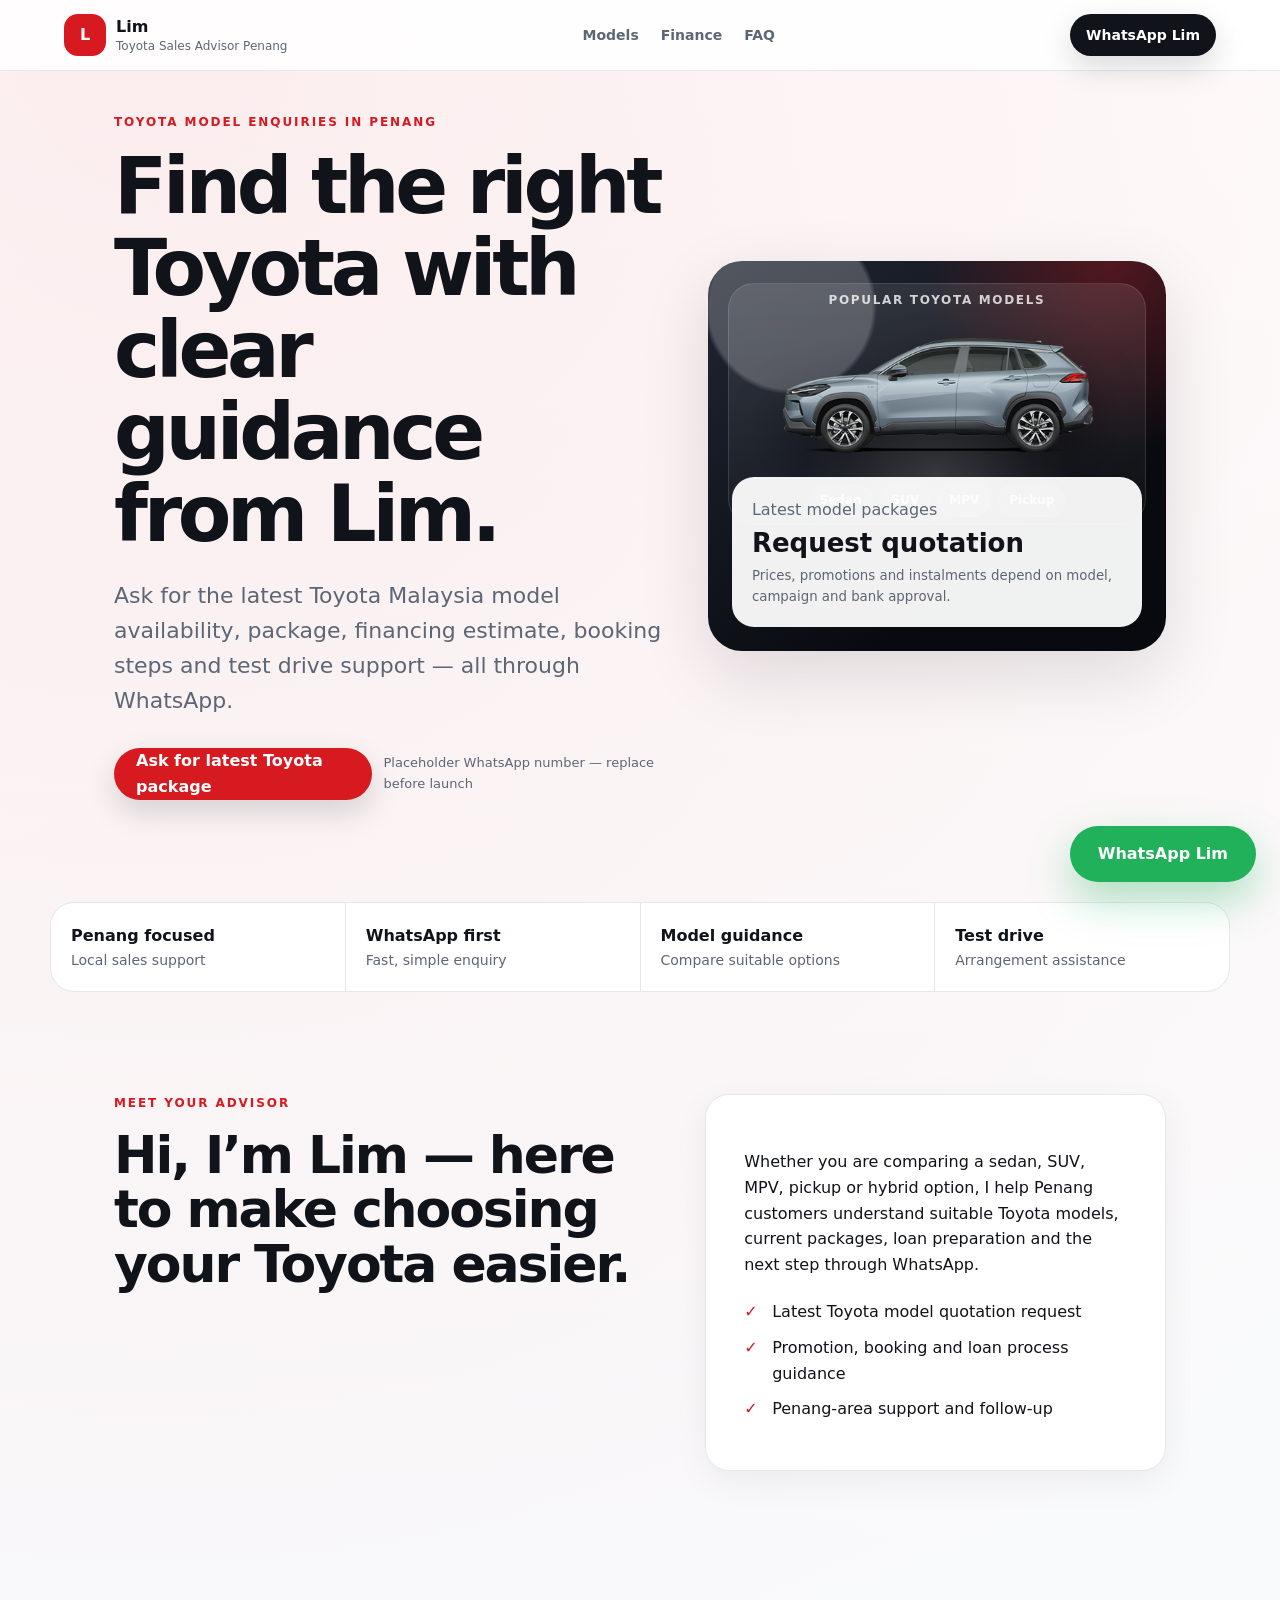
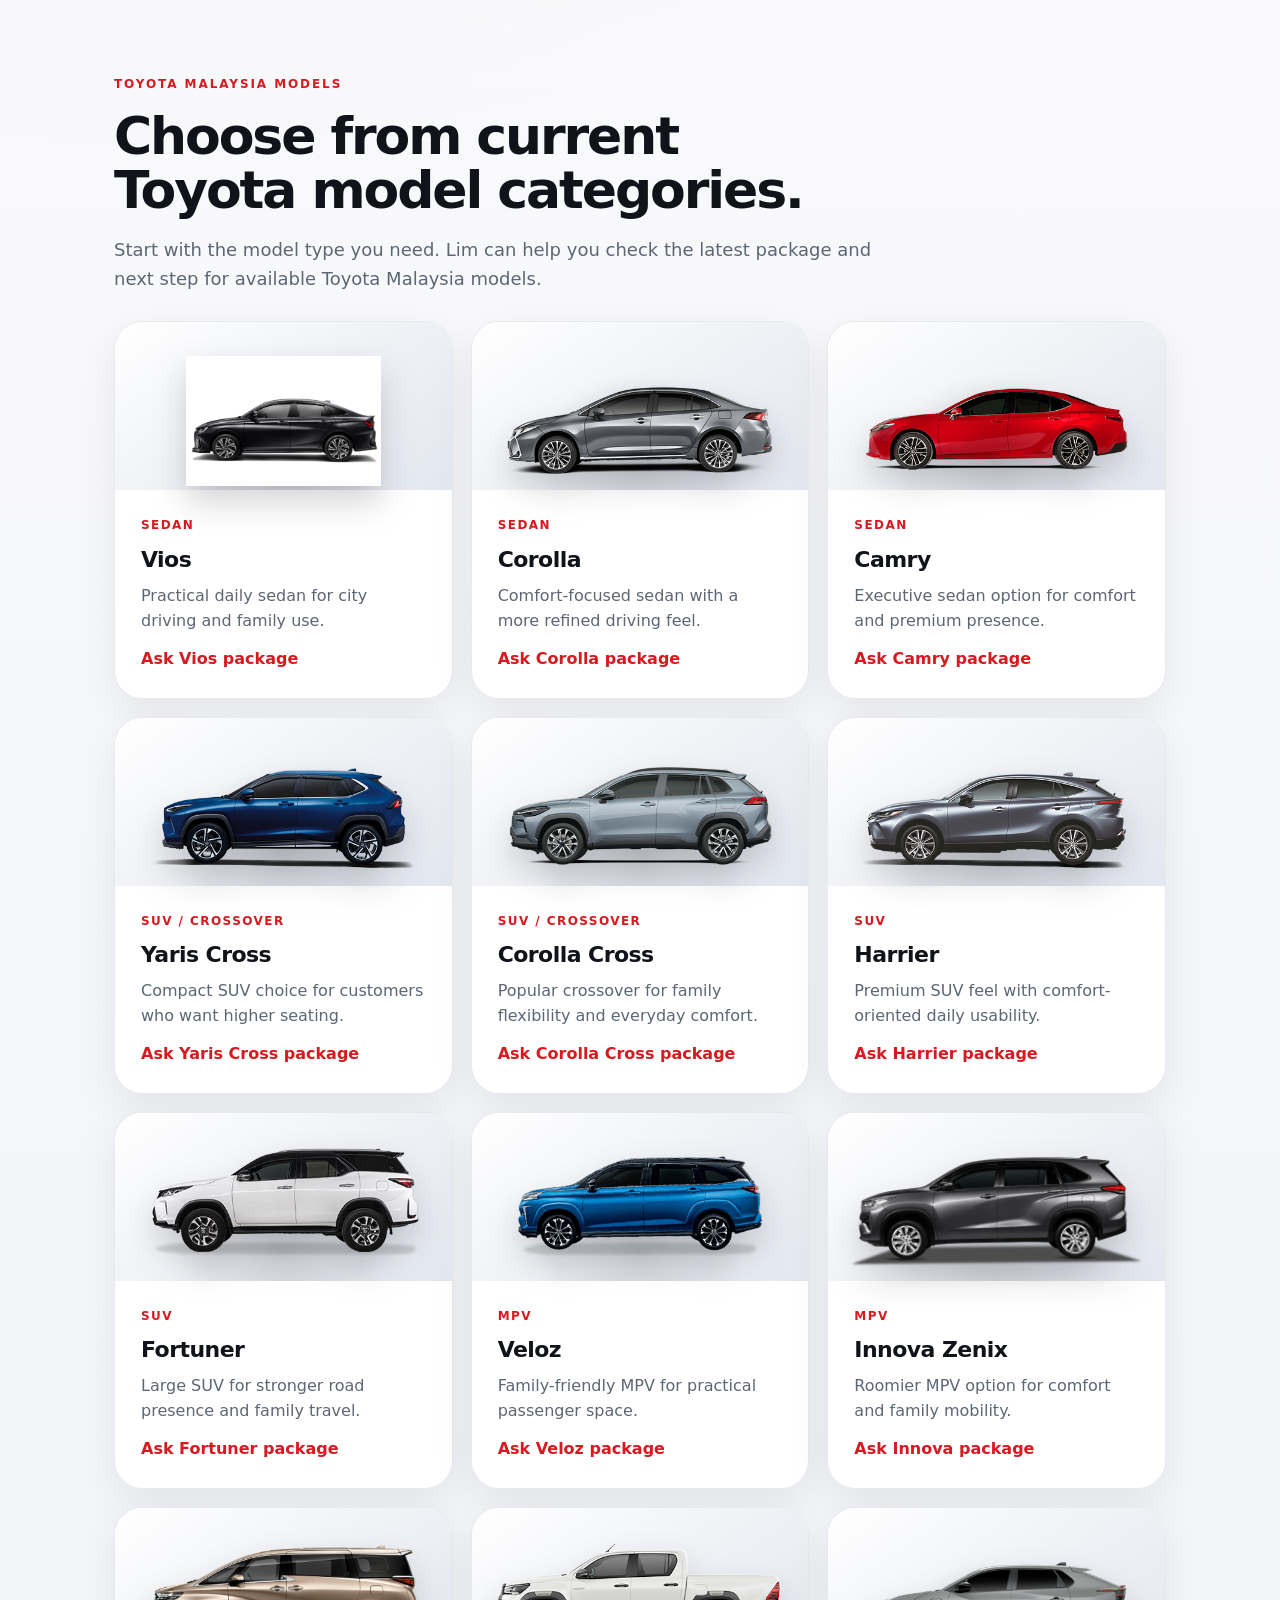
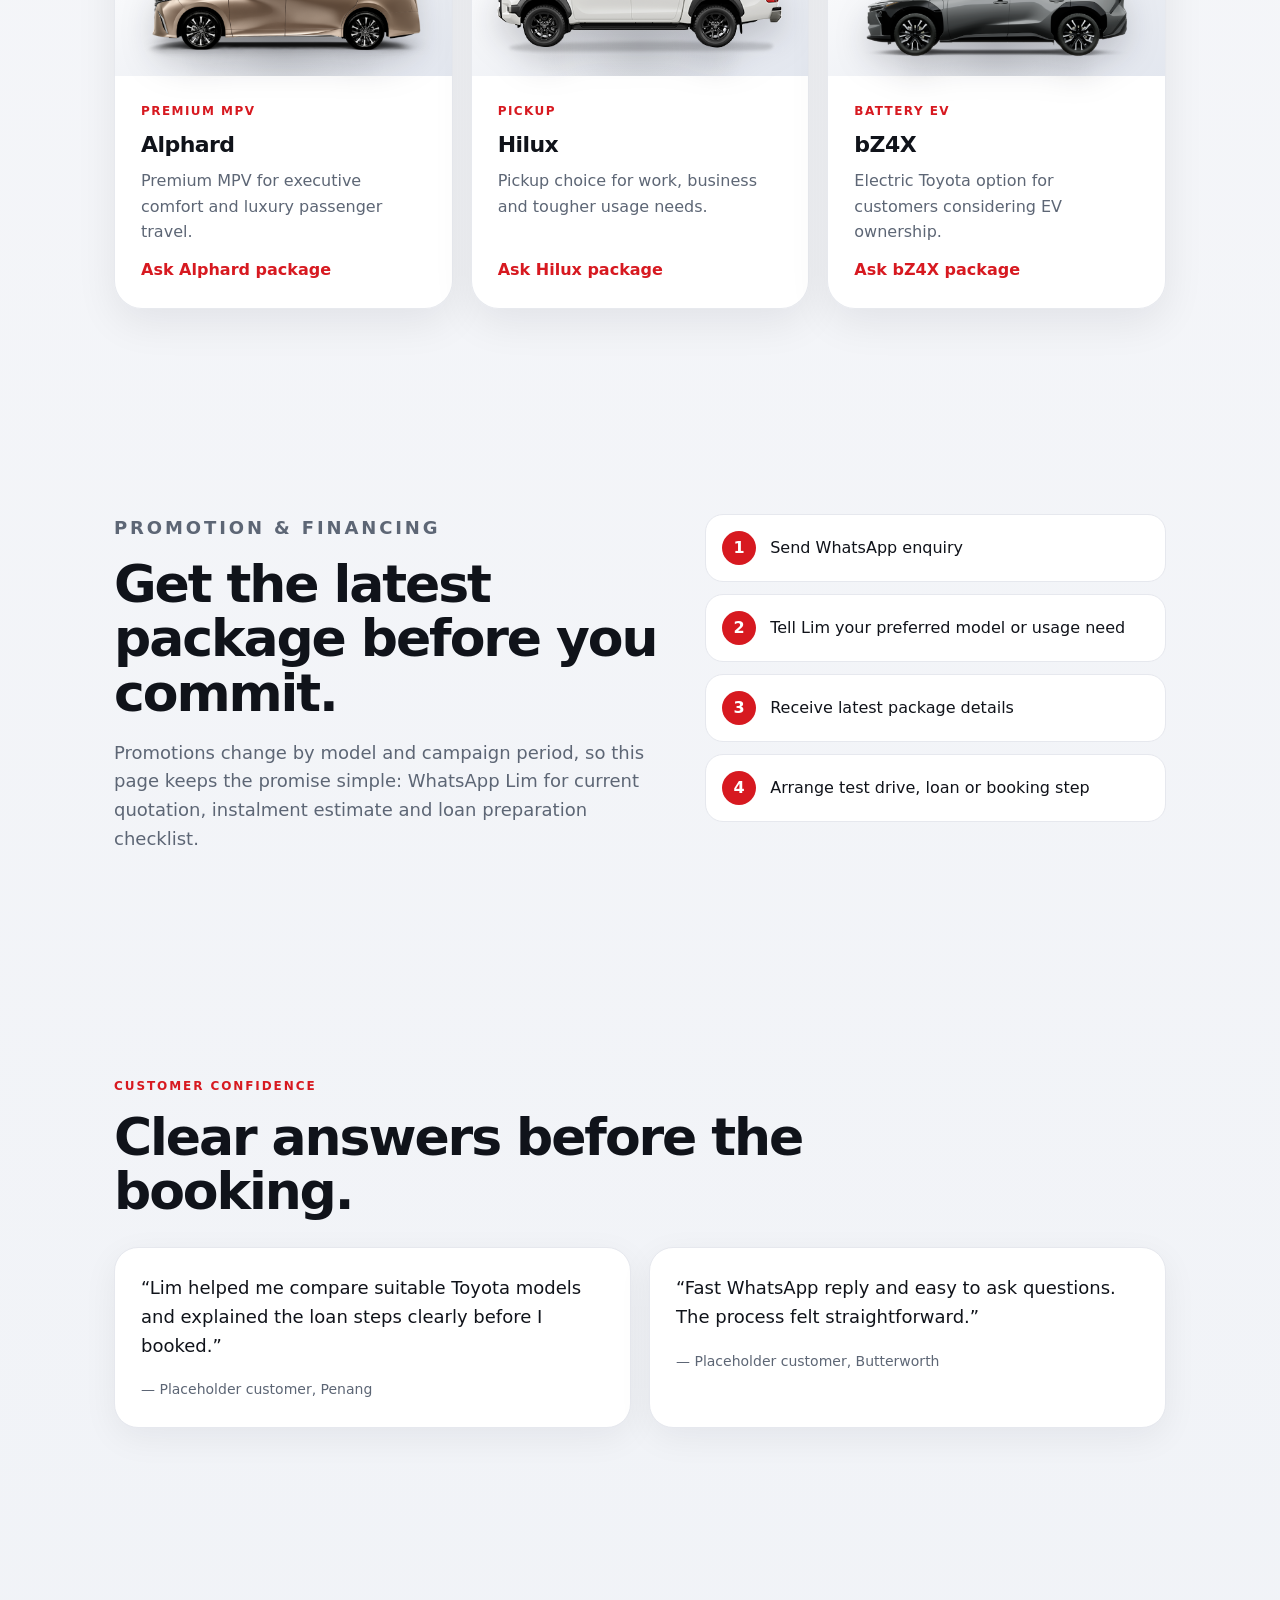
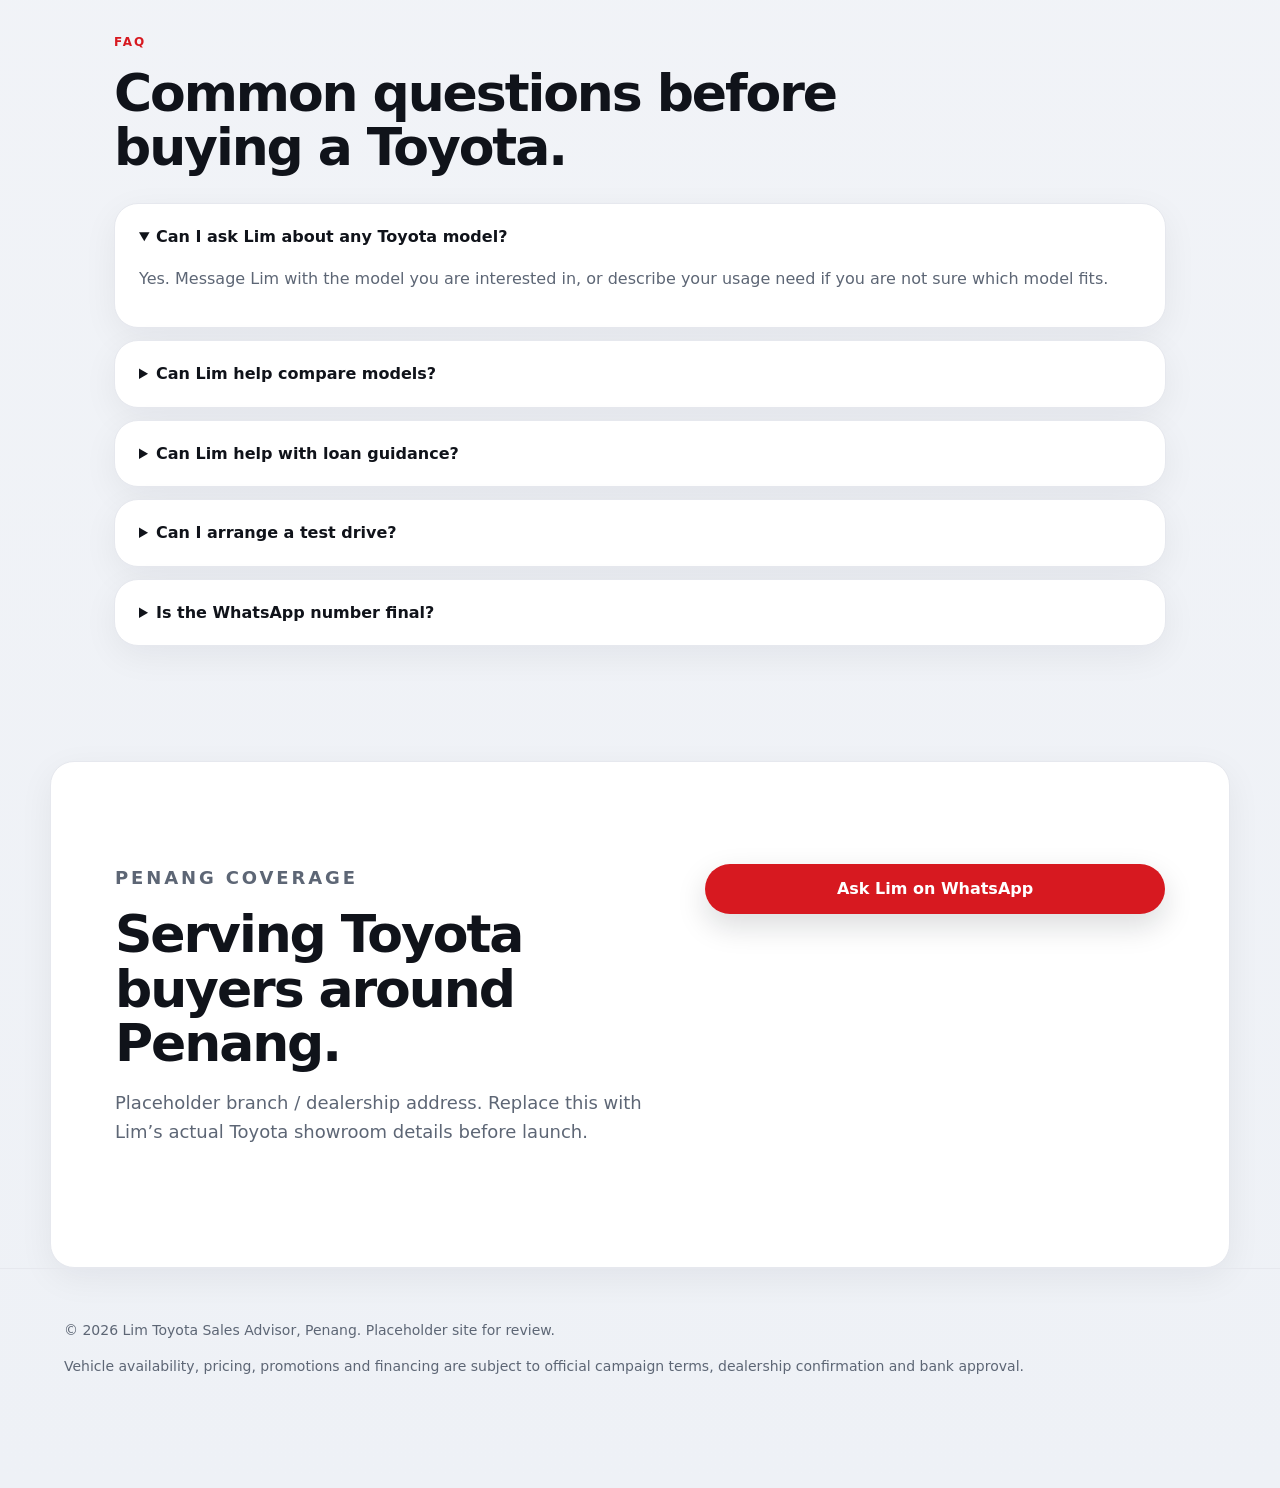
==== index.html @ 1379161c "Deploy clean hero showcase" ====
<!doctype html>
<html lang="en">
<head>
  <meta charset="utf-8" />
  <meta name="viewport" content="width=device-width, initial-scale=1" />
  <title>Toyota Cars Penang | Lim Toyota Sales Advisor</title>
  <meta name="description" content="Speak with Lim, a Toyota sales advisor in Penang, for Toyota Malaysia model enquiries, quotations, promotions, financing and test drive support." />
  <link rel="stylesheet" href="styles.css" />
</head>
<body>
  <header class="site-header">
    <a class="brand" href="#top" aria-label="Toyota cars Penang by Lim">
      <span class="brand-mark">L</span>
      <span><strong>Lim</strong><small>Toyota Sales Advisor Penang</small></span>
    </a>
    <nav aria-label="Main navigation">
      <a href="#models">Models</a>
      <a href="#finance">Finance</a>
      <a href="#faq">FAQ</a>
    </nav>
    <a class="btn btn-small" href="https://wa.me/60000000000?text=Hi%20Lim%2C%20I%20am%20interested%20in%20Toyota%20cars%20in%20Penang" target="_blank" rel="noopener">WhatsApp Lim</a>
  </header>

  <main id="top">
    <section class="hero section">
      <div class="hero-copy">
        <p class="eyebrow">Toyota model enquiries in Penang</p>
        <h1>Find the right Toyota with clear guidance from Lim.</h1>
        <p class="lead">Ask for the latest Toyota Malaysia model availability, package, financing estimate, booking steps and test drive support — all through WhatsApp.</p>
        <div class="hero-actions">
          <a class="btn btn-primary" href="https://wa.me/60000000000?text=Hi%20Lim%2C%20please%20send%20me%20the%20latest%20Toyota%20model%20packages%20in%20Penang" target="_blank" rel="noopener">Ask for latest Toyota package</a>
          <span class="response-note">Placeholder WhatsApp number — replace before launch</span>
        </div>
      </div>
      <div class="hero-card" aria-label="Toyota model highlight card">
        <div class="hero-showcase" aria-hidden="true">
          <p class="showcase-label">Popular Toyota models</p>
          <img src="assets/cars/corolla-cross.png" alt="">
          <div class="showcase-tags">
            <span>Sedan</span><span>SUV</span><span>MPV</span><span>Pickup</span>
          </div>
        </div>
        <div class="price-card">
          <span>Latest model packages</span>
          <strong>Request quotation</strong>
          <small>Prices, promotions and instalments depend on model, campaign and bank approval.</small>
        </div>
      </div>
    </section>

    <section class="trust-strip" aria-label="Trust highlights">
      <div><strong>Penang focused</strong><span>Local sales support</span></div>
      <div><strong>WhatsApp first</strong><span>Fast, simple enquiry</span></div>
      <div><strong>Model guidance</strong><span>Compare suitable options</span></div>
      <div><strong>Test drive</strong><span>Arrangement assistance</span></div>
    </section>

    <section id="about" class="section two-col">
      <div>
        <p class="eyebrow">Meet your advisor</p>
        <h2>Hi, I’m Lim — here to make choosing your Toyota easier.</h2>
      </div>
      <div class="panel">
        <p>Whether you are comparing a sedan, SUV, MPV, pickup or hybrid option, I help Penang customers understand suitable Toyota models, current packages, loan preparation and the next step through WhatsApp.</p>
        <ul class="check-list">
          <li>Latest Toyota model quotation request</li>
          <li>Promotion, booking and loan process guidance</li>
          <li>Penang-area support and follow-up</li>
        </ul>
      </div>
    </section>

    <section id="models" class="section model-section">
      <div class="section-heading">
        <p class="eyebrow">Toyota Malaysia models</p>
        <h2>Choose from current Toyota model categories.</h2>
        <p>Start with the model type you need. Lim can help you check the latest package and next step for available Toyota Malaysia models.</p>
      </div>
      <div class="model-grid">
        <article class="model-card">
          <img src="assets/cars/vios.jpg" alt="Toyota Vios" loading="lazy" />
          <span>Sedan</span><h3>Vios</h3><p>Practical daily sedan for city driving and family use.</p><a href="https://wa.me/60000000000?text=Hi%20Lim%2C%20I%20am%20interested%20in%20Toyota%20Vios" target="_blank" rel="noopener">Ask Vios package</a>
        </article>
        <article class="model-card">
          <img src="assets/cars/corolla.png" alt="Toyota Corolla" loading="lazy" />
          <span>Sedan</span><h3>Corolla</h3><p>Comfort-focused sedan with a more refined driving feel.</p><a href="https://wa.me/60000000000?text=Hi%20Lim%2C%20I%20am%20interested%20in%20Toyota%20Corolla" target="_blank" rel="noopener">Ask Corolla package</a>
        </article>
        <article class="model-card">
          <img src="assets/cars/camry.png" alt="Toyota Camry" loading="lazy" />
          <span>Sedan</span><h3>Camry</h3><p>Executive sedan option for comfort and premium presence.</p><a href="https://wa.me/60000000000?text=Hi%20Lim%2C%20I%20am%20interested%20in%20Toyota%20Camry" target="_blank" rel="noopener">Ask Camry package</a>
        </article>
        <article class="model-card">
          <img src="assets/cars/yaris-cross.png" alt="Toyota Yaris Cross" loading="lazy" />
          <span>SUV / Crossover</span><h3>Yaris Cross</h3><p>Compact SUV choice for customers who want higher seating.</p><a href="https://wa.me/60000000000?text=Hi%20Lim%2C%20I%20am%20interested%20in%20Toyota%20Yaris%20Cross" target="_blank" rel="noopener">Ask Yaris Cross package</a>
        </article>
        <article class="model-card">
          <img src="assets/cars/corolla-cross.png" alt="Toyota Corolla Cross" loading="lazy" />
          <span>SUV / Crossover</span><h3>Corolla Cross</h3><p>Popular crossover for family flexibility and everyday comfort.</p><a href="https://wa.me/60000000000?text=Hi%20Lim%2C%20I%20am%20interested%20in%20Toyota%20Corolla%20Cross" target="_blank" rel="noopener">Ask Corolla Cross package</a>
        </article>
        <article class="model-card">
          <img src="assets/cars/harrier.png" alt="Toyota Harrier" loading="lazy" />
          <span>SUV</span><h3>Harrier</h3><p>Premium SUV feel with comfort-oriented daily usability.</p><a href="https://wa.me/60000000000?text=Hi%20Lim%2C%20I%20am%20interested%20in%20Toyota%20Harrier" target="_blank" rel="noopener">Ask Harrier package</a>
        </article>
        <article class="model-card">
          <img src="assets/cars/fortuner.png" alt="Toyota Fortuner" loading="lazy" />
          <span>SUV</span><h3>Fortuner</h3><p>Large SUV for stronger road presence and family travel.</p><a href="https://wa.me/60000000000?text=Hi%20Lim%2C%20I%20am%20interested%20in%20Toyota%20Fortuner" target="_blank" rel="noopener">Ask Fortuner package</a>
        </article>
        <article class="model-card">
          <img src="assets/cars/veloz.png" alt="Toyota Veloz" loading="lazy" />
          <span>MPV</span><h3>Veloz</h3><p>Family-friendly MPV for practical passenger space.</p><a href="https://wa.me/60000000000?text=Hi%20Lim%2C%20I%20am%20interested%20in%20Toyota%20Veloz" target="_blank" rel="noopener">Ask Veloz package</a>
        </article>
        <article class="model-card">
          <img src="assets/cars/innova-zenix.png" alt="Toyota Innova Zenix" loading="lazy" />
          <span>MPV</span><h3>Innova Zenix</h3><p>Roomier MPV option for comfort and family mobility.</p><a href="https://wa.me/60000000000?text=Hi%20Lim%2C%20I%20am%20interested%20in%20Toyota%20Innova%20Zenix" target="_blank" rel="noopener">Ask Innova package</a>
        </article>
        <article class="model-card">
          <img src="assets/cars/alphard.png" alt="Toyota Alphard" loading="lazy" />
          <span>Premium MPV</span><h3>Alphard</h3><p>Premium MPV for executive comfort and luxury passenger travel.</p><a href="https://wa.me/60000000000?text=Hi%20Lim%2C%20I%20am%20interested%20in%20Toyota%20Alphard" target="_blank" rel="noopener">Ask Alphard package</a>
        </article>
        <article class="model-card">
          <img src="assets/cars/hilux.png" alt="Toyota Hilux" loading="lazy" />
          <span>Pickup</span><h3>Hilux</h3><p>Pickup choice for work, business and tougher usage needs.</p><a href="https://wa.me/60000000000?text=Hi%20Lim%2C%20I%20am%20interested%20in%20Toyota%20Hilux" target="_blank" rel="noopener">Ask Hilux package</a>
        </article>
        <article class="model-card">
          <img src="assets/cars/bz4x.png" alt="Toyota bZ4X" loading="lazy" />
          <span>Battery EV</span><h3>bZ4X</h3><p>Electric Toyota option for customers considering EV ownership.</p><a href="https://wa.me/60000000000?text=Hi%20Lim%2C%20I%20am%20interested%20in%20Toyota%20bZ4X" target="_blank" rel="noopener">Ask bZ4X package</a>
        </article>
      </div>
    </section>

    <section id="finance" class="section finance">
      <div>
        <p class="eyebrow">Promotion & financing</p>
        <h2>Get the latest package before you commit.</h2>
        <p>Promotions change by model and campaign period, so this page keeps the promise simple: WhatsApp Lim for current quotation, instalment estimate and loan preparation checklist.</p>
      </div>
      <div class="steps">
        <div><strong>1</strong><span>Send WhatsApp enquiry</span></div>
        <div><strong>2</strong><span>Tell Lim your preferred model or usage need</span></div>
        <div><strong>3</strong><span>Receive latest package details</span></div>
        <div><strong>4</strong><span>Arrange test drive, loan or booking step</span></div>
      </div>
    </section>

    <section class="section testimonials">
      <div class="section-heading">
        <p class="eyebrow">Customer confidence</p>
        <h2>Clear answers before the booking.</h2>
      </div>
      <div class="quote-grid">
        <blockquote>“Lim helped me compare suitable Toyota models and explained the loan steps clearly before I booked.” <cite>— Placeholder customer, Penang</cite></blockquote>
        <blockquote>“Fast WhatsApp reply and easy to ask questions. The process felt straightforward.” <cite>— Placeholder customer, Butterworth</cite></blockquote>
      </div>
    </section>

    <section id="faq" class="section faq">
      <div class="section-heading">
        <p class="eyebrow">FAQ</p>
        <h2>Common questions before buying a Toyota.</h2>
      </div>
      <details open><summary>Can I ask Lim about any Toyota model?</summary><p>Yes. Message Lim with the model you are interested in, or describe your usage need if you are not sure which model fits.</p></details>
      <details><summary>Can Lim help compare models?</summary><p>Yes. Lim can help explain suitable options by category, budget, family size, driving needs and current availability.</p></details>
      <details><summary>Can Lim help with loan guidance?</summary><p>Yes. Lim can explain basic document preparation and next steps. Final approval depends on bank assessment.</p></details>
      <details><summary>Can I arrange a test drive?</summary><p>Yes, test drive arrangements can be discussed through WhatsApp based on model and branch availability.</p></details>
      <details><summary>Is the WhatsApp number final?</summary><p>No. The current number is a placeholder and must be replaced before public launch.</p></details>
    </section>

    <section class="section location">
      <div>
        <p class="eyebrow">Penang coverage</p>
        <h2>Serving Toyota buyers around Penang.</h2>
        <p>Placeholder branch / dealership address. Replace this with Lim’s actual Toyota showroom details before launch.</p>
      </div>
      <a class="btn btn-primary" href="https://wa.me/60000000000?text=Hi%20Lim%2C%20where%20is%20your%20Toyota%20showroom%20in%20Penang%3F" target="_blank" rel="noopener">Ask Lim on WhatsApp</a>
    </section>
  </main>

  <footer class="site-footer">
    <p>© 2026 Lim Toyota Sales Advisor, Penang. Placeholder site for review.</p>
    <p>Vehicle availability, pricing, promotions and financing are subject to official campaign terms, dealership confirmation and bank approval.</p>
  </footer>

  <a class="sticky-whatsapp" href="https://wa.me/60000000000?text=Hi%20Lim%2C%20I%20want%20to%20know%20more%20about%20Toyota%20models%20in%20Penang" target="_blank" rel="noopener">WhatsApp Lim</a>
</body>
</html>
---- styles.css ----
:root {
  --red: #d71920;
  --red-dark: #9f1016;
  --ink: #10131a;
  --muted: #5d6675;
  --line: #e6e8ee;
  --soft: #f6f7f9;
  --white: #ffffff;
  --shadow: 0 24px 70px rgba(16, 19, 26, .12);
  --radius: 24px;
}

* { box-sizing: border-box; }
html { scroll-behavior: smooth; }
body {
  margin: 0;
  font-family: Inter, ui-sans-serif, system-ui, -apple-system, BlinkMacSystemFont, "Segoe UI", sans-serif;
  color: var(--ink);
  background:
    radial-gradient(circle at 12% 0%, rgba(215,25,32,.08), transparent 28%),
    linear-gradient(180deg, #fff 0%, #f5f6f9 42%, #eef1f6 100%);
  line-height: 1.6;
}
a { color: inherit; text-decoration: none; }

.site-header {
  position: sticky;
  top: 0;
  z-index: 20;
  display: flex;
  align-items: center;
  justify-content: space-between;
  gap: 18px;
  padding: 14px clamp(18px, 5vw, 64px);
  background: rgba(255,255,255,.88);
  backdrop-filter: blur(16px);
  border-bottom: 1px solid var(--line);
}
.brand { display: flex; align-items: center; gap: 10px; }
.brand-mark {
  display: grid; place-items: center;
  width: 42px; height: 42px;
  border-radius: 14px;
  color: #fff;
  background: var(--red);
  font-weight: 800;
}
.brand small { display: block; color: var(--muted); font-size: 12px; margin-top: -3px; }
nav { display: none; gap: 22px; color: var(--muted); font-weight: 700; font-size: 14px; }
nav a:hover { color: var(--red); }

.section { padding: clamp(54px, 8vw, 110px) clamp(18px, 5vw, 64px); max-width: 1180px; margin: 0 auto; }
.hero { display: grid; gap: 34px; align-items: center; padding-top: 42px; }
.eyebrow { color: var(--red); text-transform: uppercase; letter-spacing: .16em; font-size: 12px; font-weight: 850; margin: 0 0 14px; }
h1, h2, h3 { line-height: 1.05; margin: 0; }
h1 { font-size: clamp(38px, 8vw, 78px); letter-spacing: -.055em; max-width: 760px; }
h2 { font-size: clamp(29px, 5vw, 52px); letter-spacing: -.04em; }
h3 { font-size: 22px; letter-spacing: -.025em; }
.lead { color: var(--muted); font-size: clamp(18px, 2vw, 22px); max-width: 650px; margin: 22px 0 0; }
.hero-actions { display: flex; flex-direction: column; gap: 12px; margin-top: 30px; align-items: flex-start; }
.response-note { color: var(--muted); font-size: 13px; }
.btn {
  display: inline-flex; align-items: center; justify-content: center;
  min-height: 50px; padding: 0 22px;
  border-radius: 999px;
  background: var(--ink); color: var(--white);
  font-weight: 850;
  box-shadow: 0 12px 30px rgba(16,19,26,.15);
}
.btn-primary { background: var(--red); }
.btn:hover { transform: translateY(-1px); }
.btn-small { min-height: 42px; padding-inline: 16px; font-size: 14px; }

.hero-card {
  position: relative;
  min-height: 390px;
  border-radius: 34px;
  background:
    radial-gradient(circle at 18% 12%, rgba(255,255,255,.22) 0 16%, transparent 17%),
    radial-gradient(circle at 88% 0%, rgba(215,25,32,.32), transparent 34%),
    linear-gradient(145deg, #202633, #080a0f 72%);
  overflow: hidden;
  box-shadow: var(--shadow);
  padding: 28px;
}
.hero-showcase {
  position: absolute;
  inset: 22px 20px 126px;
  display: flex;
  flex-direction: column;
  justify-content: center;
  align-items: center;
  gap: 10px;
  border-radius: 26px;
  background:
    radial-gradient(ellipse at 50% 78%, rgba(255,255,255,.16), transparent 45%),
    linear-gradient(180deg, rgba(255,255,255,.10), rgba(255,255,255,.03));
  border: 1px solid rgba(255,255,255,.12);
}
.showcase-label {
  margin: 0;
  color: rgba(255,255,255,.78);
  font-size: 12px;
  font-weight: 850;
  letter-spacing: .14em;
  text-transform: uppercase;
}
.hero-showcase img {
  width: min(92%, 420px);
  max-height: 154px;
  object-fit: contain;
  filter: drop-shadow(0 24px 26px rgba(0,0,0,.38));
}
.showcase-tags {
  display: flex;
  flex-wrap: wrap;
  justify-content: center;
  gap: 8px;
}
.showcase-tags span {
  padding: 6px 10px;
  border-radius: 999px;
  color: rgba(255,255,255,.88);
  background: rgba(255,255,255,.10);
  border: 1px solid rgba(255,255,255,.12);
  font-size: 12px;
  font-weight: 800;
}
.price-card {
  position: absolute; left: 24px; right: 24px; bottom: 24px;
  padding: 20px;
  border-radius: 22px;
  background: rgba(255,255,255,.94);
}
.price-card span, .price-card small { color: var(--muted); display: block; }
.price-card strong { display: block; font-size: 26px; }

.trust-strip {
  display: grid;
  grid-template-columns: repeat(2, 1fr);
  gap: 1px;
  margin: 0 clamp(18px, 5vw, 64px);
  border: 1px solid var(--line);
  border-radius: var(--radius);
  overflow: hidden;
  background: var(--line);
  max-width: 1180px;
}
.trust-strip div { background: var(--white); padding: 20px; }
.trust-strip strong, .trust-strip span { display: block; }
.trust-strip span { color: var(--muted); font-size: 14px; }

.two-col, .finance, .location { display: grid; gap: 28px; align-items: start; }
.panel, .feature-card, blockquote, details, .location {
  background: var(--white);
  border: 1px solid var(--line);
  border-radius: var(--radius);
  box-shadow: 0 10px 35px rgba(16,19,26,.06);
}
.panel { padding: clamp(24px, 4vw, 38px); }
.check-list { padding: 0; margin: 22px 0 0; list-style: none; }
.check-list li { margin: 10px 0; padding-left: 28px; position: relative; }
.check-list li:before { content: "✓"; position: absolute; left: 0; color: var(--red); font-weight: 900; }

.section-heading { max-width: 760px; margin-bottom: 28px; }
.section-heading p:not(.eyebrow), .finance p, .location p { color: var(--muted); font-size: 18px; }
.feature-grid, .model-grid, .quote-grid { display: grid; gap: 18px; }
.feature-card, .model-card { padding: 26px; }
.model-card {
  position: relative;
  background: rgba(255,255,255,.94);
  border: 1px solid rgba(230,232,238,.95);
  border-radius: 28px;
  box-shadow: 0 14px 42px rgba(16,19,26,.075);
  display: flex;
  flex-direction: column;
  gap: 12px;
  overflow: hidden;
}
.model-card::before {
  content: "";
  position: absolute;
  inset: 0 0 auto;
  height: 168px;
  background:
    radial-gradient(ellipse at 50% 82%, rgba(16,19,26,.14), transparent 44%),
    linear-gradient(145deg, #ffffff 0%, #f0f2f6 48%, #e3e7ef 100%);
  pointer-events: none;
}
.model-card img {
  position: relative;
  z-index: 1;
  width: calc(100% + 32px);
  height: 154px;
  margin: -6px -16px 8px;
  padding: 14px 12px 10px;
  object-fit: contain;
  filter: drop-shadow(0 16px 16px rgba(16,19,26,.18));
}
.model-card span { color: var(--red); font-weight: 900; text-transform: uppercase; letter-spacing: .12em; font-size: 12px; }
.model-card p { color: var(--muted); margin: 0; }
.model-card a { color: var(--red); font-weight: 900; margin-top: auto; }
.feature-card span { color: var(--red); font-weight: 900; }
.feature-card p, blockquote cite, details p { color: var(--muted); }
.steps { display: grid; gap: 12px; }
.steps div { display: flex; gap: 14px; align-items: center; padding: 16px; background: var(--white); border: 1px solid var(--line); border-radius: 18px; }
.steps strong { display: grid; place-items: center; width: 34px; height: 34px; border-radius: 50%; background: var(--red); color: #fff; }
blockquote { margin: 0; padding: 26px; font-size: 18px; }
blockquote cite { display: block; margin-top: 18px; font-style: normal; font-size: 14px; }
details { padding: 20px 24px; margin-bottom: 12px; }
summary { cursor: pointer; font-weight: 850; }
.location { max-width: 1180px; }
.site-footer { padding: 36px clamp(18px, 5vw, 64px) 96px; color: var(--muted); font-size: 14px; border-top: 1px solid var(--line); }
.sticky-whatsapp {
  position: fixed; z-index: 30; left: 18px; right: 18px; bottom: 18px;
  display: flex; justify-content: center; align-items: center;
  min-height: 56px; border-radius: 999px;
  background: #20b15a; color: white; font-weight: 900;
  box-shadow: 0 18px 42px rgba(32,177,90,.35);
}

@media (min-width: 760px) {
  nav { display: flex; }
  .hero, .two-col, .finance, .location { grid-template-columns: 1.1fr .9fr; }
  .hero-actions { flex-direction: row; align-items: center; }
  .trust-strip { grid-template-columns: repeat(4, 1fr); margin-inline: auto; }
  .feature-grid, .model-grid, .quote-grid { grid-template-columns: repeat(3, 1fr); }
  .quote-grid { grid-template-columns: repeat(2, 1fr); }
  .sticky-whatsapp { left: auto; right: 24px; width: auto; padding: 0 28px; }
}

@media (max-width: 759px) {
  .site-header {
    padding: 12px 16px;
    gap: 12px;
  }
  .brand-mark { width: 38px; height: 38px; border-radius: 13px; }
  .section { padding-inline: 16px; }
  .hero {
    padding-top: 30px;
    gap: 26px;
  }
  h1 { font-size: clamp(36px, 11.5vw, 48px); }
  h2 { font-size: clamp(28px, 8.5vw, 38px); }
  .lead { font-size: 17px; margin-top: 16px; }
  .btn { width: 100%; min-height: 52px; text-align: center; }
  .response-note { font-size: 12px; line-height: 1.4; }
  .hero-card {
    min-height: 330px;
    border-radius: 28px;
  }
  .hero-showcase { inset: 16px 14px 112px; border-radius: 22px; gap: 8px; }
  .hero-showcase img { max-height: 124px; width: 96%; }
  .showcase-label { font-size: 10px; }
  .showcase-tags { gap: 6px; }
  .showcase-tags span { padding: 5px 8px; font-size: 11px; }
  .price-card { left: 16px; right: 16px; bottom: 16px; padding: 18px; }
  .price-card strong { font-size: 23px; }
  .trust-strip {
    grid-template-columns: 1fr 1fr;
    margin-inline: 16px;
    border-radius: 20px;
  }
  .trust-strip div { padding: 16px 14px; }
  .trust-strip strong { font-size: 14px; }
  .trust-strip span { font-size: 12px; }
  .model-grid { gap: 14px; }
  .model-card {
    border-radius: 22px;
    padding: 18px;
    gap: 9px;
  }
  .model-card::before { height: 138px; }
  .model-card img {
    width: calc(100% + 20px);
    height: 124px;
    margin: -4px -10px 8px;
    padding: 10px 6px 8px;
  }
  .model-card h3 { font-size: 21px; }
  .model-card p { font-size: 14.5px; line-height: 1.5; }
  blockquote { font-size: 16px; }
  .site-footer { padding-bottom: 104px; }
}

@media (max-width: 520px) {
  .site-header .btn-small { display: none; }
  .brand small { display: none; }
  .brand strong { font-size: 15px; }
  .hero-card { min-height: 310px; }
}

@media (max-width: 380px) {
  .trust-strip { grid-template-columns: 1fr; }
  .hero-showcase img { max-height: 106px; }
  .showcase-tags span { font-size: 10px; padding-inline: 7px; }
  .model-card img { height: 112px; }
}
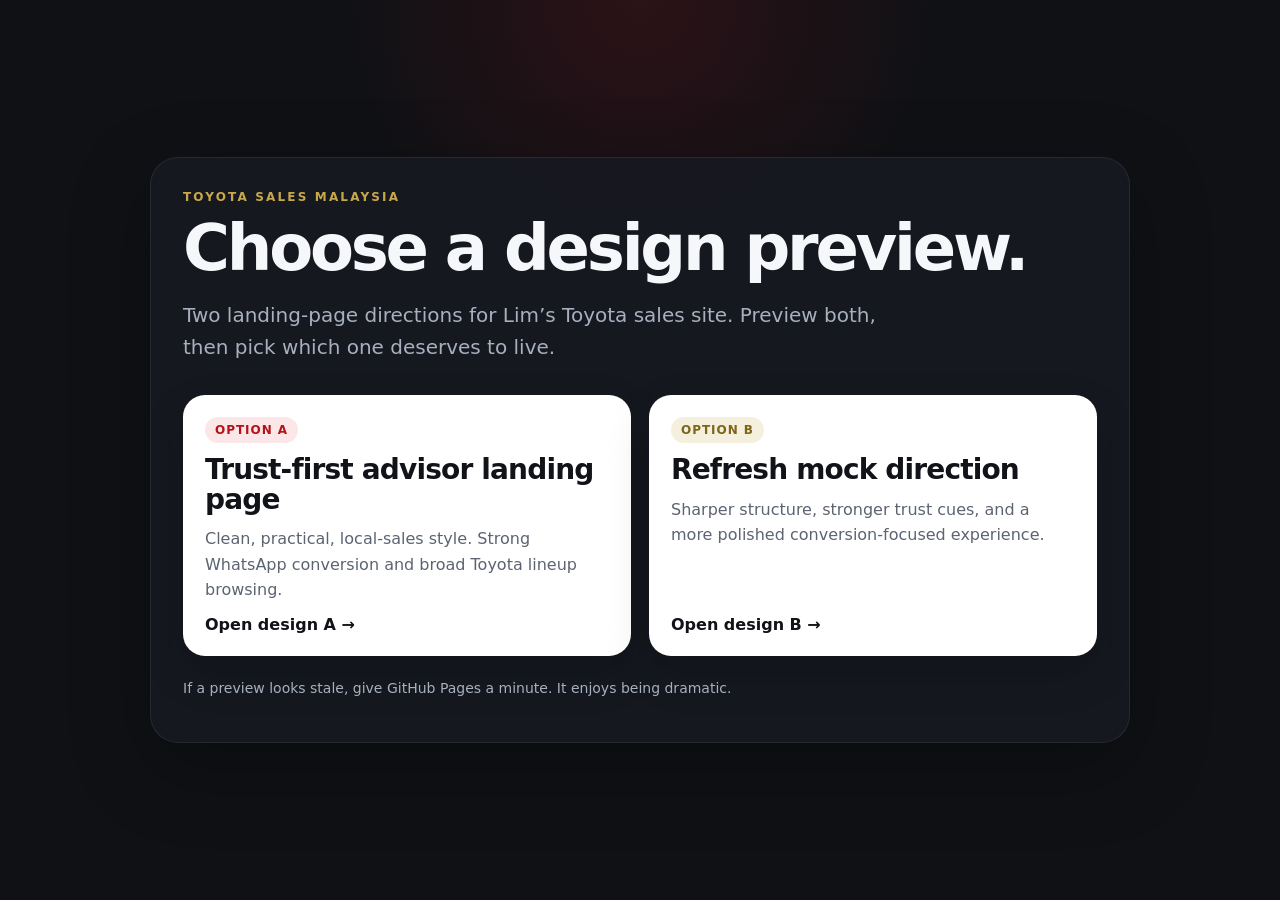
==== commit 2b615657: "feat: add design preview chooser page" ====
--- a/index.html
+++ b/index.html
@@ -3,183 +3,139 @@
 <head>
   <meta charset="utf-8" />
   <meta name="viewport" content="width=device-width, initial-scale=1" />
-  <title>Toyota Cars Penang | Lim Toyota Sales Advisor</title>
-  <meta name="description" content="Speak with Lim, a Toyota sales advisor in Penang, for Toyota Malaysia model enquiries, quotations, promotions, financing and test drive support." />
-  <link rel="stylesheet" href="styles.css" />
+  <title>Toyota Sales Malaysia — Design Previews</title>
+  <meta name="description" content="Preview two Toyota sales landing page design directions." />
+  <style>
+    :root {
+      --bg: #0f1115;
+      --panel: #171a21;
+      --panel-2: #ffffff;
+      --text: #f5f7fb;
+      --muted: #a8b0bf;
+      --accent: #d71920;
+      --accent-2: #c9a84c;
+      --line: rgba(255,255,255,.08);
+    }
+    * { box-sizing: border-box; }
+    body {
+      margin: 0;
+      font-family: Inter, ui-sans-serif, system-ui, -apple-system, BlinkMacSystemFont, "Segoe UI", sans-serif;
+      background: radial-gradient(circle at top, rgba(215,25,32,.14), transparent 28%), var(--bg);
+      color: var(--text);
+    }
+    .wrap {
+      min-height: 100vh;
+      display: grid;
+      place-items: center;
+      padding: 32px 20px;
+    }
+    .card {
+      width: min(980px, 100%);
+      background: rgba(23,26,33,.88);
+      border: 1px solid var(--line);
+      border-radius: 28px;
+      padding: 32px;
+      box-shadow: 0 24px 80px rgba(0,0,0,.28);
+      backdrop-filter: blur(12px);
+    }
+    .eyebrow {
+      margin: 0 0 12px;
+      color: var(--accent-2);
+      font-size: 12px;
+      letter-spacing: .18em;
+      text-transform: uppercase;
+      font-weight: 800;
+    }
+    h1 {
+      margin: 0;
+      font-size: clamp(34px, 6vw, 64px);
+      line-height: 1.02;
+      letter-spacing: -.05em;
+    }
+    .lead {
+      margin: 18px 0 0;
+      color: var(--muted);
+      font-size: clamp(17px, 2.2vw, 20px);
+      max-width: 700px;
+      line-height: 1.6;
+    }
+    .grid {
+      display: grid;
+      grid-template-columns: repeat(auto-fit, minmax(260px, 1fr));
+      gap: 18px;
+      margin-top: 32px;
+    }
+    .option {
+      background: #fff;
+      color: #111318;
+      border-radius: 22px;
+      padding: 22px;
+      text-decoration: none;
+      display: flex;
+      flex-direction: column;
+      gap: 12px;
+      min-height: 240px;
+      box-shadow: 0 18px 45px rgba(0,0,0,.14);
+    }
+    .tag {
+      display: inline-flex;
+      width: fit-content;
+      padding: 6px 10px;
+      border-radius: 999px;
+      font-size: 12px;
+      font-weight: 800;
+      letter-spacing: .08em;
+      text-transform: uppercase;
+    }
+    .tag.a { background: rgba(215,25,32,.1); color: #b51218; }
+    .tag.b { background: rgba(201,168,76,.18); color: #7d6519; }
+    .option h2 {
+      margin: 0;
+      font-size: 28px;
+      line-height: 1.05;
+      letter-spacing: -.03em;
+    }
+    .option p {
+      margin: 0;
+      color: #5c6472;
+      line-height: 1.6;
+    }
+    .cta {
+      margin-top: auto;
+      font-weight: 800;
+    }
+    .note {
+      margin-top: 24px;
+      color: var(--muted);
+      font-size: 14px;
+    }
+  </style>
 </head>
 <body>
-  <header class="site-header">
-    <a class="brand" href="#top" aria-label="Toyota cars Penang by Lim">
-      <span class="brand-mark">L</span>
-      <span><strong>Lim</strong><small>Toyota Sales Advisor Penang</small></span>
-    </a>
-    <nav aria-label="Main navigation">
-      <a href="#models">Models</a>
-      <a href="#finance">Finance</a>
-      <a href="#faq">FAQ</a>
-    </nav>
-    <a class="btn btn-small" href="https://wa.me/60000000000?text=Hi%20Lim%2C%20I%20am%20interested%20in%20Toyota%20cars%20in%20Penang" target="_blank" rel="noopener">WhatsApp Lim</a>
-  </header>
+  <main class="wrap">
+    <section class="card">
+      <p class="eyebrow">Toyota Sales Malaysia</p>
+      <h1>Choose a design preview.</h1>
+      <p class="lead">Two landing-page directions for Lim’s Toyota sales site. Preview both, then pick which one deserves to live.</p>
 
-  <main id="top">
-    <section class="hero section">
-      <div class="hero-copy">
-        <p class="eyebrow">Toyota model enquiries in Penang</p>
-        <h1>Find the right Toyota with clear guidance from Lim.</h1>
-        <p class="lead">Ask for the latest Toyota Malaysia model availability, package, financing estimate, booking steps and test drive support — all through WhatsApp.</p>
-        <div class="hero-actions">
-          <a class="btn btn-primary" href="https://wa.me/60000000000?text=Hi%20Lim%2C%20please%20send%20me%20the%20latest%20Toyota%20model%20packages%20in%20Penang" target="_blank" rel="noopener">Ask for latest Toyota package</a>
-          <span class="response-note">Placeholder WhatsApp number — replace before launch</span>
-        </div>
+      <div class="grid">
+        <a class="option" href="./design/">
+          <span class="tag a">Option A</span>
+          <h2>Trust-first advisor landing page</h2>
+          <p>Clean, practical, local-sales style. Strong WhatsApp conversion and broad Toyota lineup browsing.</p>
+          <span class="cta">Open design A →</span>
+        </a>
+
+        <a class="option" href="./design-refresh/">
+          <span class="tag b">Option B</span>
+          <h2>Refresh mock direction</h2>
+          <p>Sharper structure, stronger trust cues, and a more polished conversion-focused experience.</p>
+          <span class="cta">Open design B →</span>
+        </a>
       </div>
-      <div class="hero-card" aria-label="Toyota model highlight card">
-        <div class="hero-showcase" aria-hidden="true">
-          <p class="showcase-label">Popular Toyota models</p>
-          <img src="assets/cars/corolla-cross.png" alt="">
-          <div class="showcase-tags">
-            <span>Sedan</span><span>SUV</span><span>MPV</span><span>Pickup</span>
-          </div>
-        </div>
-        <div class="price-card">
-          <span>Latest model packages</span>
-          <strong>Request quotation</strong>
-          <small>Prices, promotions and instalments depend on model, campaign and bank approval.</small>
-        </div>
-      </div>
-    </section>
 
-    <section class="trust-strip" aria-label="Trust highlights">
-      <div><strong>Penang focused</strong><span>Local sales support</span></div>
-      <div><strong>WhatsApp first</strong><span>Fast, simple enquiry</span></div>
-      <div><strong>Model guidance</strong><span>Compare suitable options</span></div>
-      <div><strong>Test drive</strong><span>Arrangement assistance</span></div>
-    </section>
-
-    <section id="about" class="section two-col">
-      <div>
-        <p class="eyebrow">Meet your advisor</p>
-        <h2>Hi, I’m Lim — here to make choosing your Toyota easier.</h2>
-      </div>
-      <div class="panel">
-        <p>Whether you are comparing a sedan, SUV, MPV, pickup or hybrid option, I help Penang customers understand suitable Toyota models, current packages, loan preparation and the next step through WhatsApp.</p>
-        <ul class="check-list">
-          <li>Latest Toyota model quotation request</li>
-          <li>Promotion, booking and loan process guidance</li>
-          <li>Penang-area support and follow-up</li>
-        </ul>
-      </div>
-    </section>
-
-    <section id="models" class="section model-section">
-      <div class="section-heading">
-        <p class="eyebrow">Toyota Malaysia models</p>
-        <h2>Choose from current Toyota model categories.</h2>
-        <p>Start with the model type you need. Lim can help you check the latest package and next step for available Toyota Malaysia models.</p>
-      </div>
-      <div class="model-grid">
-        <article class="model-card">
-          <img src="assets/cars/vios.jpg" alt="Toyota Vios" loading="lazy" />
-          <span>Sedan</span><h3>Vios</h3><p>Practical daily sedan for city driving and family use.</p><a href="https://wa.me/60000000000?text=Hi%20Lim%2C%20I%20am%20interested%20in%20Toyota%20Vios" target="_blank" rel="noopener">Ask Vios package</a>
-        </article>
-        <article class="model-card">
-          <img src="assets/cars/corolla.png" alt="Toyota Corolla" loading="lazy" />
-          <span>Sedan</span><h3>Corolla</h3><p>Comfort-focused sedan with a more refined driving feel.</p><a href="https://wa.me/60000000000?text=Hi%20Lim%2C%20I%20am%20interested%20in%20Toyota%20Corolla" target="_blank" rel="noopener">Ask Corolla package</a>
-        </article>
-        <article class="model-card">
-          <img src="assets/cars/camry.png" alt="Toyota Camry" loading="lazy" />
-          <span>Sedan</span><h3>Camry</h3><p>Executive sedan option for comfort and premium presence.</p><a href="https://wa.me/60000000000?text=Hi%20Lim%2C%20I%20am%20interested%20in%20Toyota%20Camry" target="_blank" rel="noopener">Ask Camry package</a>
-        </article>
-        <article class="model-card">
-          <img src="assets/cars/yaris-cross.png" alt="Toyota Yaris Cross" loading="lazy" />
-          <span>SUV / Crossover</span><h3>Yaris Cross</h3><p>Compact SUV choice for customers who want higher seating.</p><a href="https://wa.me/60000000000?text=Hi%20Lim%2C%20I%20am%20interested%20in%20Toyota%20Yaris%20Cross" target="_blank" rel="noopener">Ask Yaris Cross package</a>
-        </article>
-        <article class="model-card">
-          <img src="assets/cars/corolla-cross.png" alt="Toyota Corolla Cross" loading="lazy" />
-          <span>SUV / Crossover</span><h3>Corolla Cross</h3><p>Popular crossover for family flexibility and everyday comfort.</p><a href="https://wa.me/60000000000?text=Hi%20Lim%2C%20I%20am%20interested%20in%20Toyota%20Corolla%20Cross" target="_blank" rel="noopener">Ask Corolla Cross package</a>
-        </article>
-        <article class="model-card">
-          <img src="assets/cars/harrier.png" alt="Toyota Harrier" loading="lazy" />
-          <span>SUV</span><h3>Harrier</h3><p>Premium SUV feel with comfort-oriented daily usability.</p><a href="https://wa.me/60000000000?text=Hi%20Lim%2C%20I%20am%20interested%20in%20Toyota%20Harrier" target="_blank" rel="noopener">Ask Harrier package</a>
-        </article>
-        <article class="model-card">
-          <img src="assets/cars/fortuner.png" alt="Toyota Fortuner" loading="lazy" />
-          <span>SUV</span><h3>Fortuner</h3><p>Large SUV for stronger road presence and family travel.</p><a href="https://wa.me/60000000000?text=Hi%20Lim%2C%20I%20am%20interested%20in%20Toyota%20Fortuner" target="_blank" rel="noopener">Ask Fortuner package</a>
-        </article>
-        <article class="model-card">
-          <img src="assets/cars/veloz.png" alt="Toyota Veloz" loading="lazy" />
-          <span>MPV</span><h3>Veloz</h3><p>Family-friendly MPV for practical passenger space.</p><a href="https://wa.me/60000000000?text=Hi%20Lim%2C%20I%20am%20interested%20in%20Toyota%20Veloz" target="_blank" rel="noopener">Ask Veloz package</a>
-        </article>
-        <article class="model-card">
-          <img src="assets/cars/innova-zenix.png" alt="Toyota Innova Zenix" loading="lazy" />
-          <span>MPV</span><h3>Innova Zenix</h3><p>Roomier MPV option for comfort and family mobility.</p><a href="https://wa.me/60000000000?text=Hi%20Lim%2C%20I%20am%20interested%20in%20Toyota%20Innova%20Zenix" target="_blank" rel="noopener">Ask Innova package</a>
-        </article>
-        <article class="model-card">
-          <img src="assets/cars/alphard.png" alt="Toyota Alphard" loading="lazy" />
-          <span>Premium MPV</span><h3>Alphard</h3><p>Premium MPV for executive comfort and luxury passenger travel.</p><a href="https://wa.me/60000000000?text=Hi%20Lim%2C%20I%20am%20interested%20in%20Toyota%20Alphard" target="_blank" rel="noopener">Ask Alphard package</a>
-        </article>
-        <article class="model-card">
-          <img src="assets/cars/hilux.png" alt="Toyota Hilux" loading="lazy" />
-          <span>Pickup</span><h3>Hilux</h3><p>Pickup choice for work, business and tougher usage needs.</p><a href="https://wa.me/60000000000?text=Hi%20Lim%2C%20I%20am%20interested%20in%20Toyota%20Hilux" target="_blank" rel="noopener">Ask Hilux package</a>
-        </article>
-        <article class="model-card">
-          <img src="assets/cars/bz4x.png" alt="Toyota bZ4X" loading="lazy" />
-          <span>Battery EV</span><h3>bZ4X</h3><p>Electric Toyota option for customers considering EV ownership.</p><a href="https://wa.me/60000000000?text=Hi%20Lim%2C%20I%20am%20interested%20in%20Toyota%20bZ4X" target="_blank" rel="noopener">Ask bZ4X package</a>
-        </article>
-      </div>
-    </section>
-
-    <section id="finance" class="section finance">
-      <div>
-        <p class="eyebrow">Promotion & financing</p>
-        <h2>Get the latest package before you commit.</h2>
-        <p>Promotions change by model and campaign period, so this page keeps the promise simple: WhatsApp Lim for current quotation, instalment estimate and loan preparation checklist.</p>
-      </div>
-      <div class="steps">
-        <div><strong>1</strong><span>Send WhatsApp enquiry</span></div>
-        <div><strong>2</strong><span>Tell Lim your preferred model or usage need</span></div>
-        <div><strong>3</strong><span>Receive latest package details</span></div>
-        <div><strong>4</strong><span>Arrange test drive, loan or booking step</span></div>
-      </div>
-    </section>
-
-    <section class="section testimonials">
-      <div class="section-heading">
-        <p class="eyebrow">Customer confidence</p>
-        <h2>Clear answers before the booking.</h2>
-      </div>
-      <div class="quote-grid">
-        <blockquote>“Lim helped me compare suitable Toyota models and explained the loan steps clearly before I booked.” <cite>— Placeholder customer, Penang</cite></blockquote>
-        <blockquote>“Fast WhatsApp reply and easy to ask questions. The process felt straightforward.” <cite>— Placeholder customer, Butterworth</cite></blockquote>
-      </div>
-    </section>
-
-    <section id="faq" class="section faq">
-      <div class="section-heading">
-        <p class="eyebrow">FAQ</p>
-        <h2>Common questions before buying a Toyota.</h2>
-      </div>
-      <details open><summary>Can I ask Lim about any Toyota model?</summary><p>Yes. Message Lim with the model you are interested in, or describe your usage need if you are not sure which model fits.</p></details>
-      <details><summary>Can Lim help compare models?</summary><p>Yes. Lim can help explain suitable options by category, budget, family size, driving needs and current availability.</p></details>
-      <details><summary>Can Lim help with loan guidance?</summary><p>Yes. Lim can explain basic document preparation and next steps. Final approval depends on bank assessment.</p></details>
-      <details><summary>Can I arrange a test drive?</summary><p>Yes, test drive arrangements can be discussed through WhatsApp based on model and branch availability.</p></details>
-      <details><summary>Is the WhatsApp number final?</summary><p>No. The current number is a placeholder and must be replaced before public launch.</p></details>
-    </section>
-
-    <section class="section location">
-      <div>
-        <p class="eyebrow">Penang coverage</p>
-        <h2>Serving Toyota buyers around Penang.</h2>
-        <p>Placeholder branch / dealership address. Replace this with Lim’s actual Toyota showroom details before launch.</p>
-      </div>
-      <a class="btn btn-primary" href="https://wa.me/60000000000?text=Hi%20Lim%2C%20where%20is%20your%20Toyota%20showroom%20in%20Penang%3F" target="_blank" rel="noopener">Ask Lim on WhatsApp</a>
+      <p class="note">If a preview looks stale, give GitHub Pages a minute. It enjoys being dramatic.</p>
     </section>
   </main>
-
-  <footer class="site-footer">
-    <p>© 2026 Lim Toyota Sales Advisor, Penang. Placeholder site for review.</p>
-    <p>Vehicle availability, pricing, promotions and financing are subject to official campaign terms, dealership confirmation and bank approval.</p>
-  </footer>
-
-  <a class="sticky-whatsapp" href="https://wa.me/60000000000?text=Hi%20Lim%2C%20I%20want%20to%20know%20more%20about%20Toyota%20models%20in%20Penang" target="_blank" rel="noopener">WhatsApp Lim</a>
 </body>
 </html>
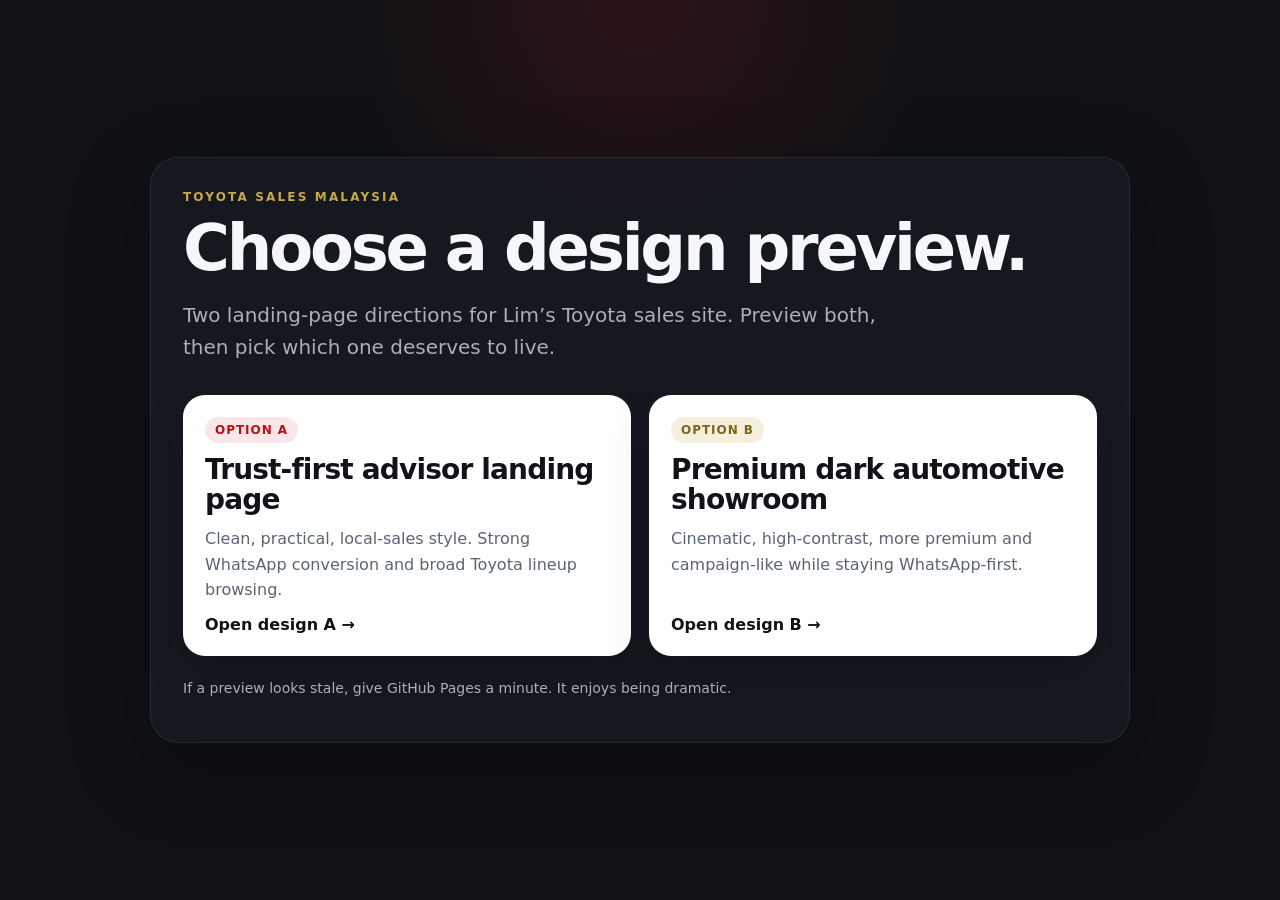
==== commit 29fcda2f: "feat: add premium dark design preview" ====
--- a/index.html
+++ b/index.html
@@ -126,10 +126,10 @@
           <span class="cta">Open design A →</span>
         </a>
 
-        <a class="option" href="./design-refresh/">
+        <a class="option" href="./design-b/">
           <span class="tag b">Option B</span>
-          <h2>Refresh mock direction</h2>
-          <p>Sharper structure, stronger trust cues, and a more polished conversion-focused experience.</p>
+          <h2>Premium dark automotive showroom</h2>
+          <p>Cinematic, high-contrast, more premium and campaign-like while staying WhatsApp-first.</p>
           <span class="cta">Open design B →</span>
         </a>
       </div>
